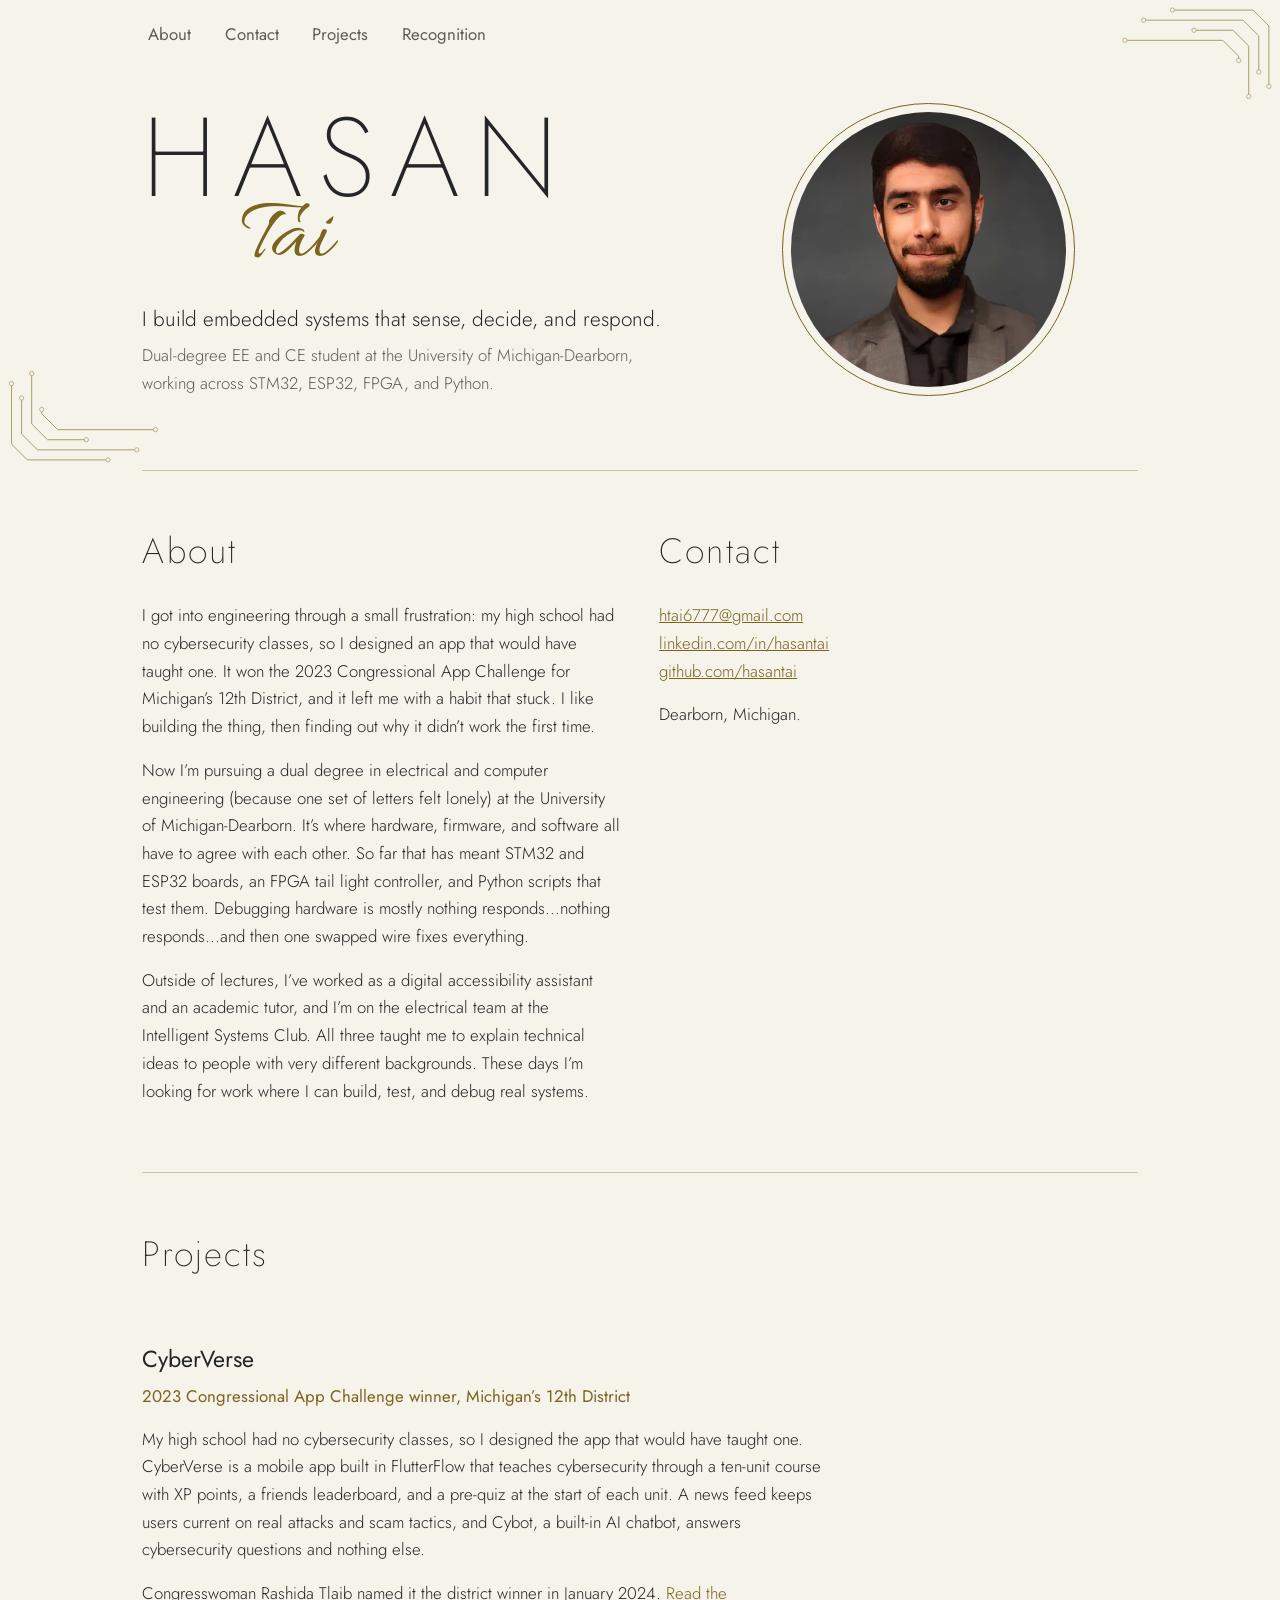
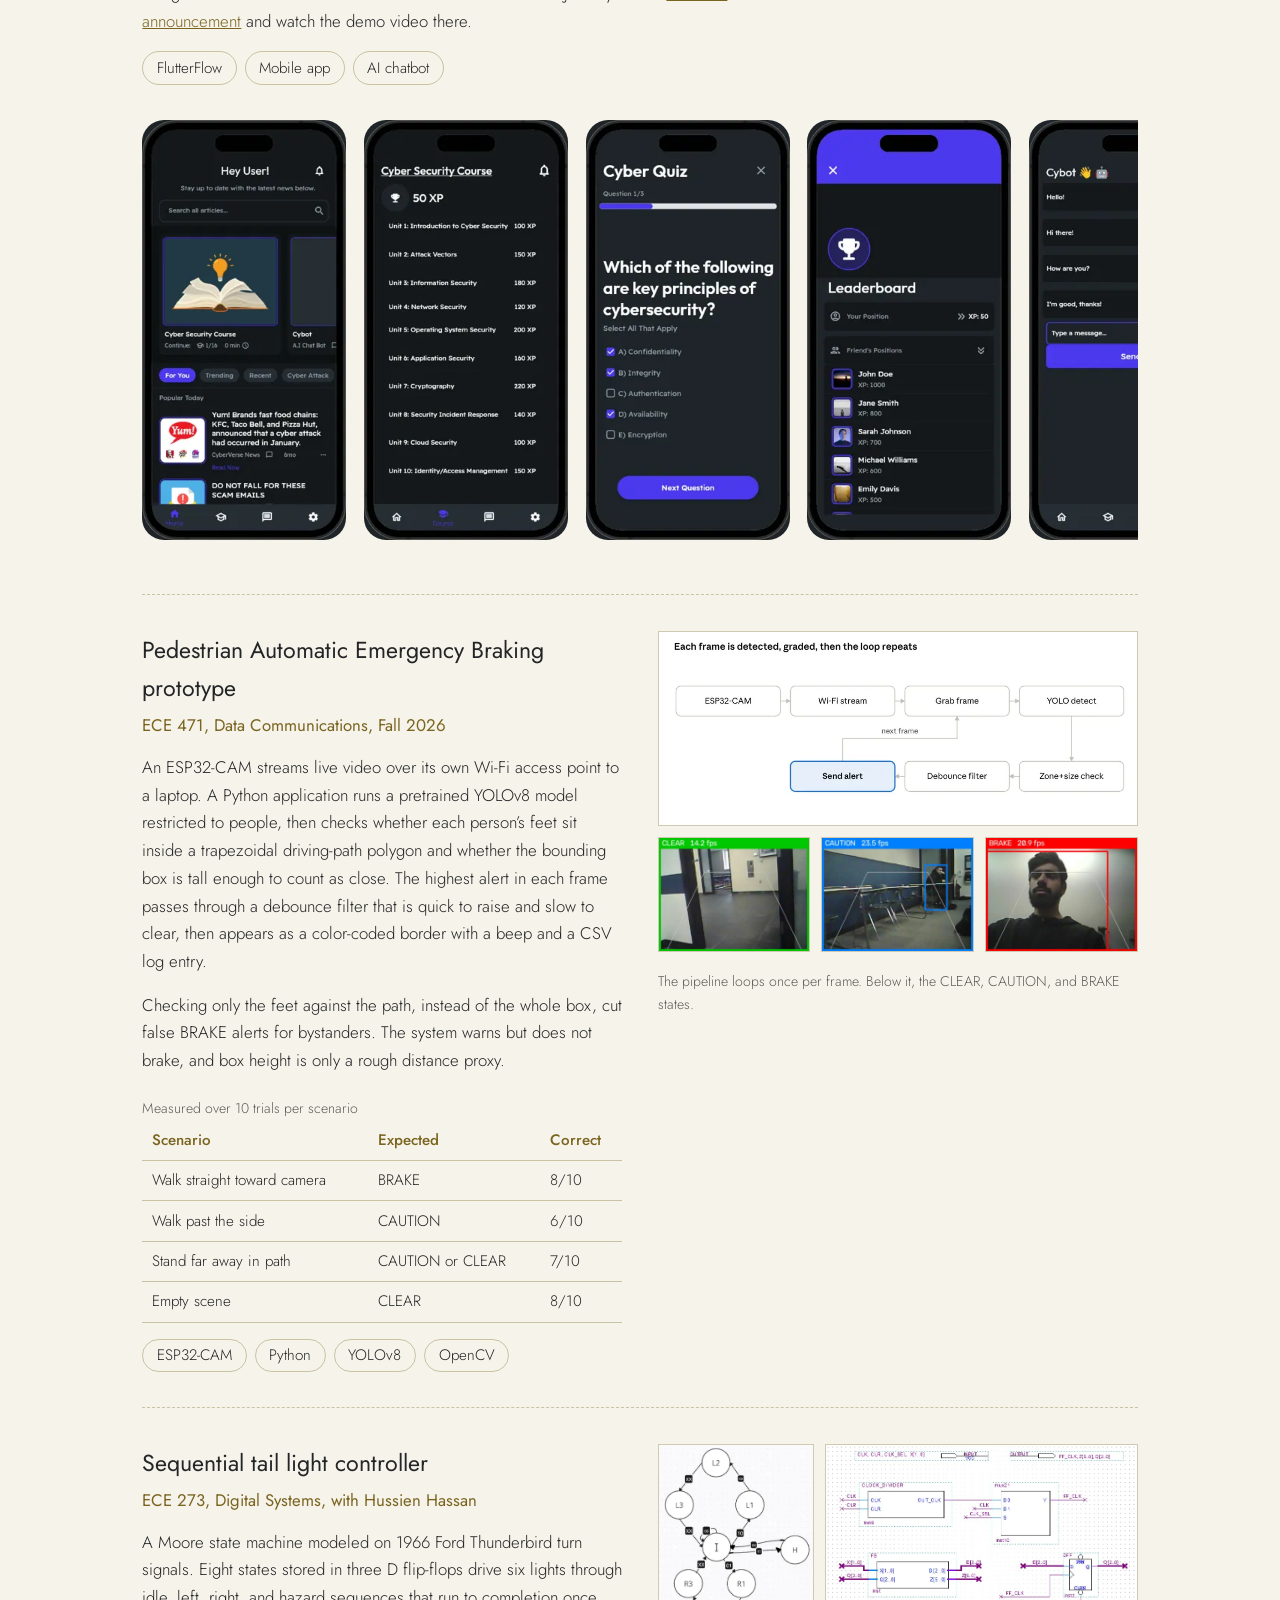
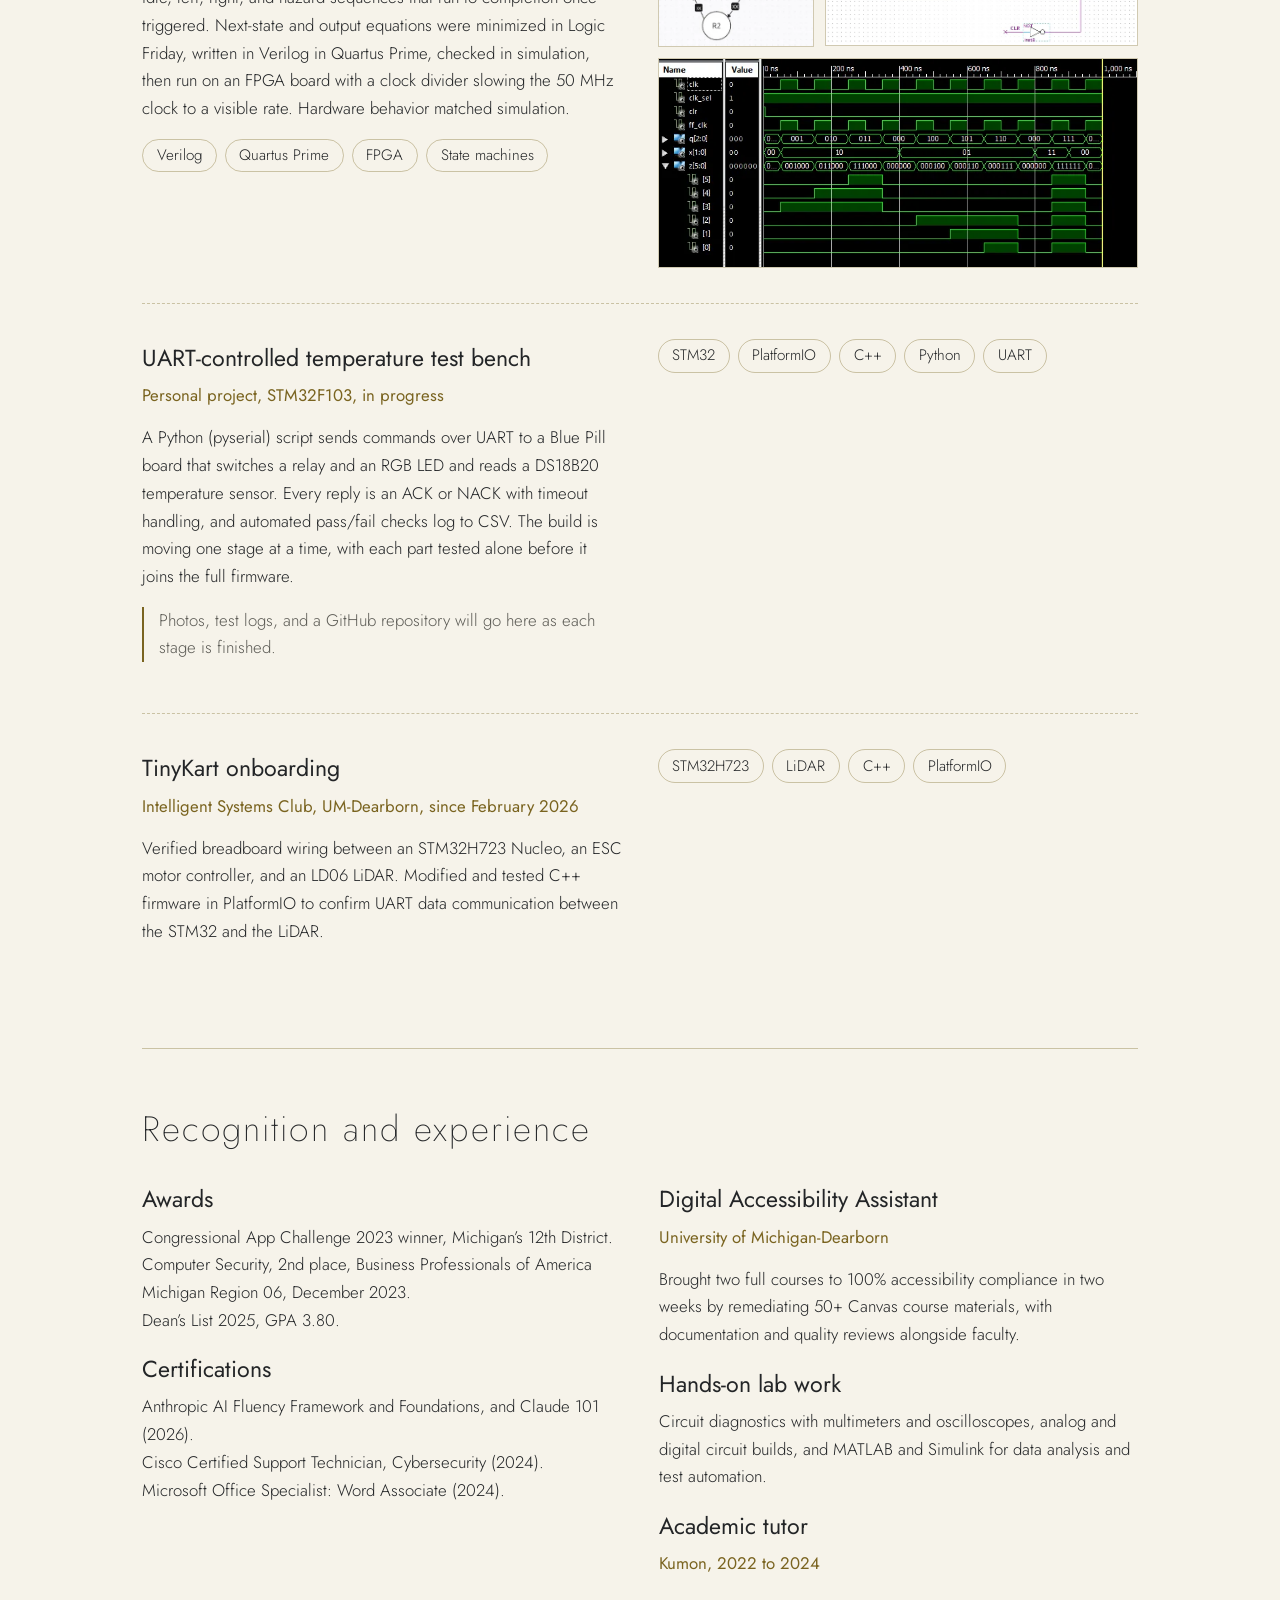
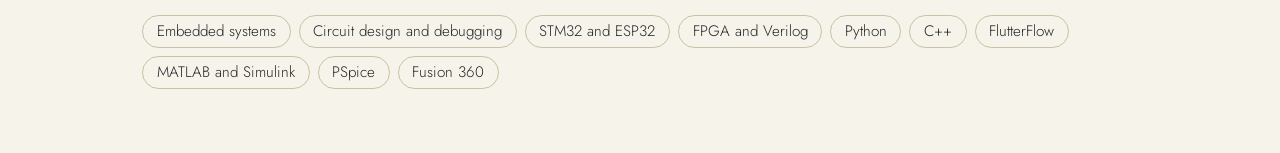
==== index.html @ ae5ddf60 "Create index.html" ====
<!DOCTYPE html>
<html lang="en"><head><meta charset="utf-8">
<meta name="viewport" content="width=device-width, initial-scale=1, viewport-fit=cover">
<title>Hasan Tai | Electrical &amp; Computer Engineering</title>
<link rel="preconnect" href="https://fonts.googleapis.com"><link rel="preconnect" href="https://fonts.gstatic.com" crossorigin>
<link href="https://fonts.googleapis.com/css2?family=Allura&family=Jost:wght@200;300;400;500&display=swap" rel="stylesheet">
<style>
:root{--bg:#1f2123;--bg2:#272a2d;--ink:#ece8dc;--mute:#a3a29b;--gold:#d8c690;--line:rgba(216,198,144,.28);box-sizing:border-box;padding-top:env(safe-area-inset-top,0px);padding-bottom:env(safe-area-inset-bottom,0px);color-scheme:dark}
@media (prefers-color-scheme:light){:root:not([data-theme="dark"]){--bg:#f6f3ea;--bg2:#ebe6d6;--ink:#232527;--mute:#5d5c56;--gold:#7a6420;--line:rgba(122,100,32,.35);color-scheme:light}}
:root[data-theme="dark"]{--bg:#1f2123;--bg2:#272a2d;--ink:#ece8dc;--mute:#a3a29b;--gold:#d8c690}
*,*:before,*:after{box-sizing:inherit}html{scroll-padding-top:env(safe-area-inset-top,0px);scroll-behavior:smooth}
body{margin:0;background:var(--bg);color:var(--ink);font:300 1.05rem/1.65 Jost,system-ui,sans-serif}
a{color:var(--gold)}a:focus-visible,button:focus-visible{outline:2px solid var(--gold);outline-offset:3px}
img{max-width:100%;display:block}
.w{max-width:1040px;margin:0 auto;padding:0 1.4rem}
nav{display:flex;gap:1.4rem;justify-content:flex-start;padding:1.2rem 0;flex-wrap:wrap}nav a{background:var(--bg);padding:.1rem .35rem;color:var(--mute);text-decoration:none;font-weight:400}nav a:hover{color:var(--gold)}
.hero{position:relative;display:grid;grid-template-columns:1.3fr 1fr;gap:2rem;align-items:center;padding:2rem 0 4.5rem}
.hero{overflow-x:clip}.ph{position:relative;width:min(300px,70%);justify-self:center}.ph .me{width:100%}section:last-of-type{padding-bottom:4rem}
h1{margin:0;font-weight:200;font-size:clamp(3.4rem,10vw,7rem);letter-spacing:.14em;line-height:1;color:var(--ink)}
h1 .s{display:block;font:400 clamp(3rem,9vw,5.6rem)/.8 Allura,cursive;color:var(--gold);letter-spacing:0;margin:-.1em 0 0 1.1em}
.tag{font-size:1.3rem;margin:1.6rem 0 .4rem;font-weight:300}.sub{color:var(--mute);margin:0}
.me{width:min(300px,70%);aspect-ratio:1;border-radius:50%;object-fit:cover;border:1px solid var(--gold);padding:8px;justify-self:center}
.top{position:relative;overflow:hidden}.top .w{position:relative;z-index:1}.cn{position:absolute;width:clamp(170px,18vw,290px);height:auto;fill:none;stroke:var(--gold);stroke-width:1;opacity:.6;pointer-events:none}.cn path{vector-effect:non-scaling-stroke}.cn circle{fill:var(--bg)}.cn.a{top:0;right:0}.cn.b{bottom:0;left:0;transform:rotate(180deg)}@media (max-width:1199px){.cn{display:none}}
section{padding:3.2rem 0;border-top:1px solid var(--line)}
h2{font-weight:200;font-size:2.2rem;letter-spacing:.06em;margin:0 0 1.4rem}h3{font-weight:400;font-size:1.45rem;margin:0 0 .3rem}
.meta{color:var(--gold);margin:0 0 .9rem;font-weight:400}p{max-width:68ch;margin:0 0 1rem}
.phones{display:flex;gap:1.1rem;overflow-x:auto;padding:1rem 0 1.2rem;margin-top:1.2rem;scroll-snap-type:x proximity}
.phones img{height:420px;width:auto;border-radius:22px;scroll-snap-align:start;flex:none}
.proj{display:grid;grid-template-columns:1fr 1fr;gap:2.2rem;padding:2.2rem 0;align-items:start}.proj+.proj{border-top:1px dashed var(--line)}
.shots{display:grid;gap:.7rem}.shots.t{grid-template-columns:repeat(3,1fr)}.shots img{border:1px solid var(--line);width:100%;background:#fff}
.cap{font-size:.88rem;color:var(--mute);margin:.4rem 0 0}
table{border-collapse:collapse;width:100%;max-width:560px;font-size:.95rem;margin:.6rem 0 1rem}th,td{text-align:left;padding:.45rem .6rem;border-bottom:1px solid var(--line)}th{font-weight:500;color:var(--gold)}
.tags{display:flex;flex-wrap:wrap;gap:.5rem;margin:0;padding:0;list-style:none}.tags li{border:1px solid var(--line);border-radius:99px;padding:.2rem .85rem;font-size:.95rem}
.two{display:grid;grid-template-columns:1fr 1fr;gap:2.4rem}.wip{border-left:2px solid var(--gold);padding-left:.9rem;color:var(--mute)}
footer{padding:3rem 0 4rem;border-top:1px solid var(--line);color:var(--mute)}
@media (max-width:760px){.hero,.proj,.two{grid-template-columns:1fr}.ph{order:-1;width:200px}.phones img{height:340px}nav{justify-content:flex-start}}
</style></head><body>
<div class="top"><svg class="cn a" viewBox="0 0 320 150" aria-hidden="true"><path d="M170 14H282L304 36V120"/><path d="M130 28H268L290 50V100"/><path d="M200 42H254L276 64V134"/><path d="M104 56H240L262 78V84"/><circle cx="170" cy="14" r="3"/><circle cx="304" cy="120" r="3"/><circle cx="130" cy="28" r="3"/><circle cx="290" cy="100" r="3"/><circle cx="200" cy="42" r="3"/><circle cx="276" cy="134" r="3"/><circle cx="104" cy="56" r="3"/><circle cx="262" cy="84" r="3"/></svg><svg class="cn b" viewBox="0 0 320 150" aria-hidden="true"><path d="M170 14H282L304 36V120"/><path d="M130 28H268L290 50V100"/><path d="M200 42H254L276 64V134"/><path d="M104 56H240L262 78V84"/><circle cx="170" cy="14" r="3"/><circle cx="304" cy="120" r="3"/><circle cx="130" cy="28" r="3"/><circle cx="290" cy="100" r="3"/><circle cx="200" cy="42" r="3"/><circle cx="276" cy="134" r="3"/><circle cx="104" cy="56" r="3"/><circle cx="262" cy="84" r="3"/></svg><div class="w">
<nav aria-label="Sections"><a href="#about">About</a><a href="#contact">Contact</a><a href="#projects">Projects</a><a href="#recognition">Recognition</a></nav>
<header class="hero">
<div><h1>HASAN<span class="s">Tai</span></h1>
<p class="tag">I build embedded systems that sense, decide, and respond.</p>
<p class="sub">Dual-degree EE and CE student at the University of Michigan-Dearborn, working across STM32, ESP32, FPGA, and Python.</p></div>
<div class="ph"><img class="me" src="[data-uri]" alt="Portrait of Hasan Tai in a gray blazer"></div>
</header>
</div></div>
<div class="w">

<section id="about"><div class="two"><div><h2>About</h2><p>I got into engineering through a small frustration: my high school had no cybersecurity classes, so I designed an app that would have taught one. It won the 2023 Congressional App Challenge for Michigan’s 12th District, and it left me with a habit that stuck. I like building the thing, then finding out why it didn’t work the first time.</p>
<p>Now I’m pursuing a dual degree in electrical and computer engineering (because one set of letters felt lonely) at the University of Michigan-Dearborn. It’s where hardware, firmware, and software all have to agree with each other. So far that has meant STM32 and ESP32 boards, an FPGA tail light controller, and Python scripts that test them. Debugging hardware is mostly nothing responds...nothing responds...and then one swapped wire fixes everything.</p>
<p>Outside of lectures, I’ve worked as a digital accessibility assistant and an academic tutor, and I’m on the electrical team at the Intelligent Systems Club. All three taught me to explain technical ideas to people with very different backgrounds. These days I’m looking for work where I can build, test, and debug real systems.</p></div><div id="contact"><h2>Contact</h2><p><a href="mailto:htai6777@gmail.com">htai6777@gmail.com</a><br><a href="https://www.linkedin.com/in/hasantai">linkedin.com/in/hasantai</a><br><a href="https://github.com/hasantai">github.com/hasantai</a></p><p>Dearborn, Michigan.</p></div></div></section>

<section id="projects"><h2>Projects</h2>
<article class="proj" style="grid-template-columns:1fr"><div><h3>CyberVerse</h3><p class="meta">2023 Congressional App Challenge winner, Michigan’s 12th District</p><p>My high school had no cybersecurity classes, so I designed the app that would have taught one. CyberVerse is a mobile app built in FlutterFlow that teaches cybersecurity through a ten-unit course with XP points, a friends leaderboard, and a pre-quiz at the start of each unit. A news feed keeps users current on real attacks and scam tactics, and Cybot, a built-in AI chatbot, answers cybersecurity questions and nothing else.</p><p>Congresswoman Rashida Tlaib named it the district winner in January 2024. <a href="https://www.congressionalappchallenge.us/23-mi12/">Read the announcement</a> and watch the demo video there.</p><ul class="tags"><li>FlutterFlow</li><li>Mobile app</li><li>AI chatbot</li></ul><div class="phones" tabindex="0" role="region" aria-label="CyberVerse screenshots, scroll sideways">
<img src="[data-uri]" alt="CyberVerse home screen with news feed, course card, and Cybot card"><img src="[data-uri]" alt="Course page listing ten cybersecurity units with XP"><img src="[data-uri]" alt="Cyber Quiz with a select-all question on cybersecurity principles"><img src="[data-uri]" alt="Leaderboard comparing XP with friends"><img src="[data-uri]" alt="Cybot chat screen"><img src="[data-uri]" alt="News article on scam email protection"><img src="[data-uri]" alt="News article on the impact of AI on cybersecurity"><img src="[data-uri]" alt="Login screen"><img src="[data-uri]" alt="Sign-up screen"><img src="[data-uri]" alt="Settings screen">
</div></div></article>

<article class="proj"><div><h3>Pedestrian Automatic Emergency Braking prototype</h3><p class="meta">ECE 471, Data Communications, Fall 2026</p>
<p>An ESP32-CAM streams live video over its own Wi-Fi access point to a laptop. A Python application runs a pretrained YOLOv8 model restricted to people, then checks whether each person’s feet sit inside a trapezoidal driving-path polygon and whether the bounding box is tall enough to count as close. The highest alert in each frame passes through a debounce filter that is quick to raise and slow to clear, then appears as a color-coded border with a beep and a CSV log entry.</p>
<p>Checking only the feet against the path, instead of the whole box, cut false BRAKE alerts for bystanders. The system warns but does not brake, and box height is only a rough distance proxy.</p>
<table><caption class="cap" style="text-align:left">Measured over 10 trials per scenario</caption><tr><th>Scenario</th><th>Expected</th><th>Correct</th></tr><tr><td>Walk straight toward camera</td><td>BRAKE</td><td>8/10</td></tr><tr><td>Walk past the side</td><td>CAUTION</td><td>6/10</td></tr><tr><td>Stand far away in path</td><td>CAUTION or CLEAR</td><td>7/10</td></tr><tr><td>Empty scene</td><td>CLEAR</td><td>8/10</td></tr></table>
<ul class="tags"><li>ESP32-CAM</li><li>Python</li><li>YOLOv8</li><li>OpenCV</li></ul></div>
<div class="shots"><img src="[data-uri]" alt="PAEB pipeline: ESP32-CAM, Wi-Fi stream, grab frame, YOLO detect, zone and size check, debounce filter, send alert">
<div class="shots t"><img src="[data-uri]" alt="CLEAR state, green border"><img src="[data-uri]" alt="CAUTION state, blue border"><img src="[data-uri]" alt="BRAKE state, red border"></div>
<p class="cap">The pipeline loops once per frame. Below it, the CLEAR, CAUTION, and BRAKE states.</p></div></article>

<article class="proj"><div><h3>Sequential tail light controller</h3><p class="meta">ECE 273, Digital Systems, with Hussien Hassan</p>
<p>A Moore state machine modeled on 1966 Ford Thunderbird turn signals. Eight states stored in three D flip-flops drive six lights through idle, left, right, and hazard sequences that run to completion once triggered. Next-state and output equations were minimized in Logic Friday, written in Verilog in Quartus Prime, checked in simulation, then run on an FPGA board with a clock divider slowing the 50 MHz clock to a visible rate. Hardware behavior matched simulation.</p>
<ul class="tags"><li>Verilog</li><li>Quartus Prime</li><li>FPGA</li><li>State machines</li></ul></div>
<div class="shots"><div class="shots t" style="grid-template-columns:1fr 2fr"><img src="[data-uri]" alt="State graph with idle, L1 to L3, R1 to R3, and hazard states"><img src="[data-uri]" alt="Logic circuit with clock divider, multiplexer, next-state logic, and three D flip-flops"></div><img src="[data-uri]" alt="Simulation waveform showing left, right, and hazard sequences"></div></article>

<article class="proj"><div><h3>UART-controlled temperature test bench</h3><p class="meta">Personal project, STM32F103, in progress</p>
<p>A Python (pyserial) script sends commands over UART to a Blue Pill board that switches a relay and an RGB LED and reads a DS18B20 temperature sensor. Every reply is an ACK or NACK with timeout handling, and automated pass/fail checks log to CSV. The build is moving one stage at a time, with each part tested alone before it joins the full firmware.</p>
<p class="wip">Photos, test logs, and a GitHub repository will go here as each stage is finished.</p></div>
<div><ul class="tags"><li>STM32</li><li>PlatformIO</li><li>C++</li><li>Python</li><li>UART</li></ul></div></article>

<article class="proj"><div><h3>TinyKart onboarding</h3><p class="meta">Intelligent Systems Club, UM-Dearborn, since February 2026</p>
<p>Verified breadboard wiring between an STM32H723 Nucleo, an ESC motor controller, and an LD06 LiDAR. Modified and tested C++ firmware in PlatformIO to confirm UART data communication between the STM32 and the LiDAR.</p></div>
<div><ul class="tags"><li>STM32H723</li><li>LiDAR</li><li>C++</li><li>PlatformIO</li></ul></div></article></section>

<section id="recognition"><h2>Recognition and experience</h2><div class="two"><div>
<h3>Awards</h3><p>Congressional App Challenge 2023 winner, Michigan’s 12th District.<br>Computer Security, 2nd place, Business Professionals of America Michigan Region 06, December 2023.<br>Dean’s List 2025, GPA 3.80.</p>
<h3>Certifications</h3><p>Anthropic AI Fluency Framework and Foundations, and Claude 101 (2026).<br>Cisco Certified Support Technician, Cybersecurity (2024).<br>Microsoft Office Specialist: Word Associate (2024).</p></div><div>
<h3>Digital Accessibility Assistant</h3><p class="meta">University of Michigan-Dearborn</p><p>Brought two full courses to 100% accessibility compliance in two weeks by remediating 50+ Canvas course materials, with documentation and quality reviews alongside faculty.</p>
<h3>Hands-on lab work</h3><p>Circuit diagnostics with multimeters and oscilloscopes, analog and digital circuit builds, and MATLAB and Simulink for data analysis and test automation.</p>
<h3>Academic tutor</h3><p class="meta">Kumon, 2022 to 2024</p></div></div>
<ul class="tags" style="margin-top:1.4rem"><li>Embedded systems</li><li>Circuit design and debugging</li><li>STM32 and ESP32</li><li>FPGA and Verilog</li><li>Python</li><li>C++</li><li>FlutterFlow</li><li>MATLAB and Simulink</li><li>PSpice</li><li>Fusion 360</li></ul></section>


</div></body></html>
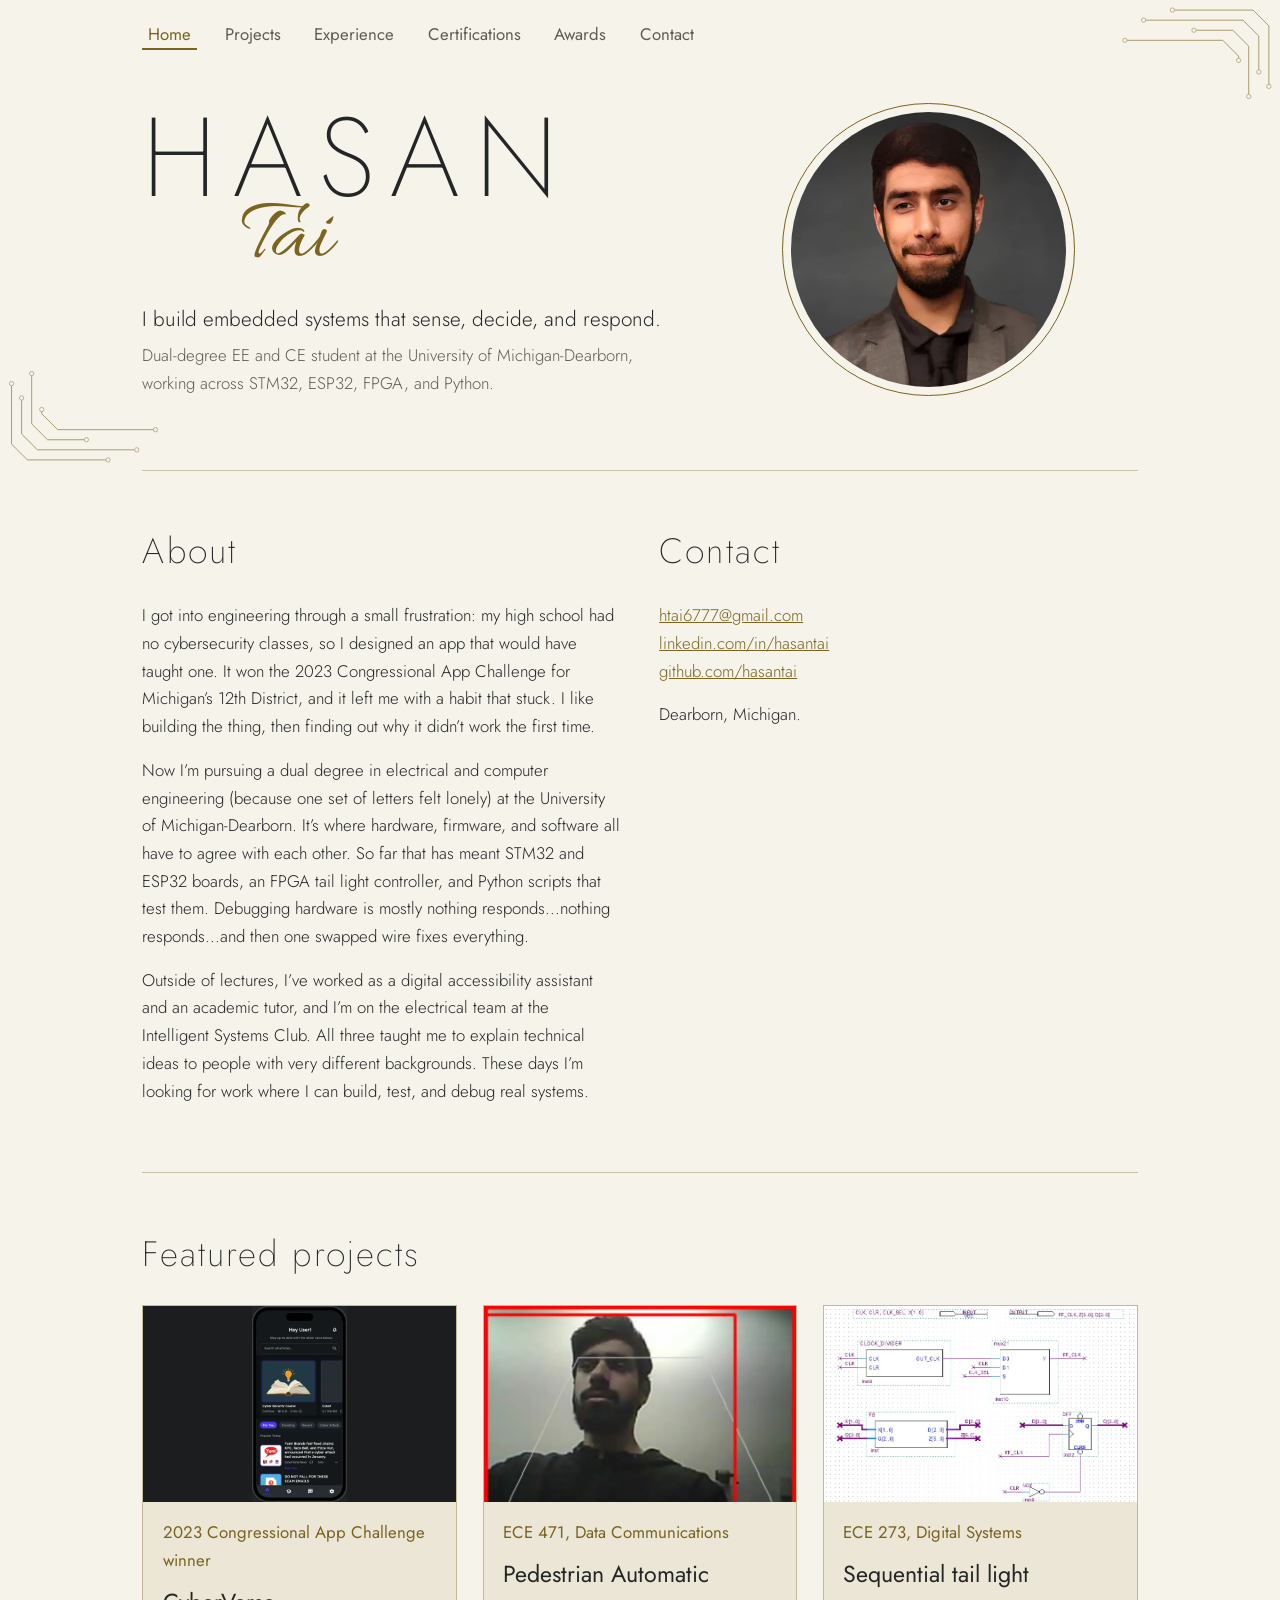
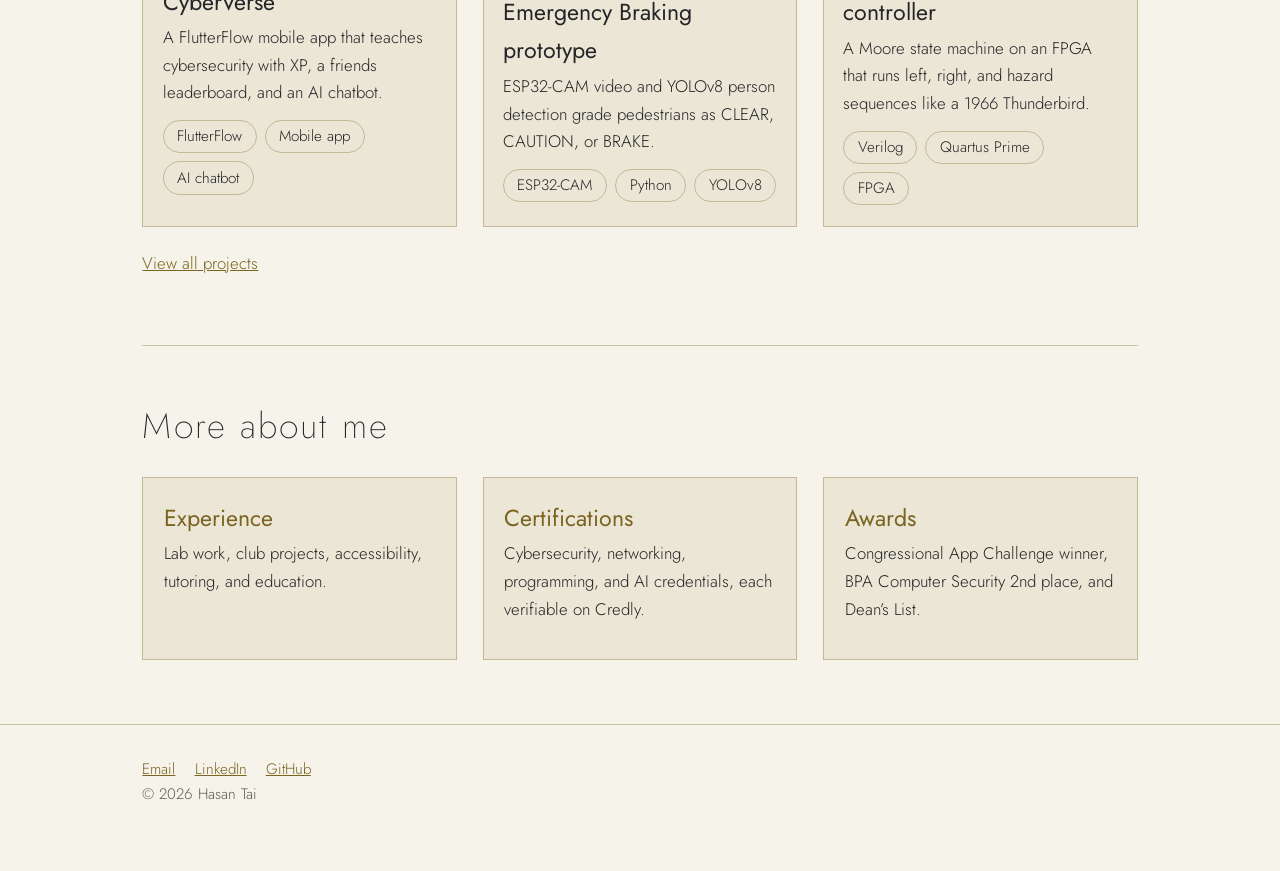
==== commit 9f32941d: "Add files via upload" ====
--- a/index.html
+++ b/index.html
@@ -1,47 +1,18 @@
 <!DOCTYPE html>
 <html lang="en"><head><meta charset="utf-8">
 <meta name="viewport" content="width=device-width, initial-scale=1, viewport-fit=cover">
-<title>Hasan Tai | Electrical &amp; Computer Engineering</title>
+<title>Hasan Tai | Electrical and Computer Engineering</title><meta name="description" content="Hasan Tai is a dual-degree Electrical and Computer Engineering student at the University of Michigan-Dearborn building embedded systems with STM32, ESP32, FPGA, and Python."><meta property="og:title" content="Hasan Tai | Electrical and Computer Engineering"><meta property="og:description" content="Hasan Tai is a dual-degree Electrical and Computer Engineering student at the University of Michigan-Dearborn building embedded systems with STM32, ESP32, FPGA, and Python."><meta property="og:type" content="website"><meta name="theme-color" content="#1f2123">
+<link rel="icon" href="data:image/svg+xml,%3Csvg xmlns='http://www.w3.org/2000/svg' viewBox='0 0 100 100'%3E%3Ctext y='.9em' font-size='90'%3E%E2%9A%A1%3C/text%3E%3C/svg%3E">
 <link rel="preconnect" href="https://fonts.googleapis.com"><link rel="preconnect" href="https://fonts.gstatic.com" crossorigin>
 <link href="https://fonts.googleapis.com/css2?family=Allura&family=Jost:wght@200;300;400;500&display=swap" rel="stylesheet">
-<style>
-:root{--bg:#1f2123;--bg2:#272a2d;--ink:#ece8dc;--mute:#a3a29b;--gold:#d8c690;--line:rgba(216,198,144,.28);box-sizing:border-box;padding-top:env(safe-area-inset-top,0px);padding-bottom:env(safe-area-inset-bottom,0px);color-scheme:dark}
-@media (prefers-color-scheme:light){:root:not([data-theme="dark"]){--bg:#f6f3ea;--bg2:#ebe6d6;--ink:#232527;--mute:#5d5c56;--gold:#7a6420;--line:rgba(122,100,32,.35);color-scheme:light}}
-:root[data-theme="dark"]{--bg:#1f2123;--bg2:#272a2d;--ink:#ece8dc;--mute:#a3a29b;--gold:#d8c690}
-*,*:before,*:after{box-sizing:inherit}html{scroll-padding-top:env(safe-area-inset-top,0px);scroll-behavior:smooth}
-body{margin:0;background:var(--bg);color:var(--ink);font:300 1.05rem/1.65 Jost,system-ui,sans-serif}
-a{color:var(--gold)}a:focus-visible,button:focus-visible{outline:2px solid var(--gold);outline-offset:3px}
-img{max-width:100%;display:block}
-.w{max-width:1040px;margin:0 auto;padding:0 1.4rem}
-nav{display:flex;gap:1.4rem;justify-content:flex-start;padding:1.2rem 0;flex-wrap:wrap}nav a{background:var(--bg);padding:.1rem .35rem;color:var(--mute);text-decoration:none;font-weight:400}nav a:hover{color:var(--gold)}
-.hero{position:relative;display:grid;grid-template-columns:1.3fr 1fr;gap:2rem;align-items:center;padding:2rem 0 4.5rem}
-.hero{overflow-x:clip}.ph{position:relative;width:min(300px,70%);justify-self:center}.ph .me{width:100%}section:last-of-type{padding-bottom:4rem}
-h1{margin:0;font-weight:200;font-size:clamp(3.4rem,10vw,7rem);letter-spacing:.14em;line-height:1;color:var(--ink)}
-h1 .s{display:block;font:400 clamp(3rem,9vw,5.6rem)/.8 Allura,cursive;color:var(--gold);letter-spacing:0;margin:-.1em 0 0 1.1em}
-.tag{font-size:1.3rem;margin:1.6rem 0 .4rem;font-weight:300}.sub{color:var(--mute);margin:0}
-.me{width:min(300px,70%);aspect-ratio:1;border-radius:50%;object-fit:cover;border:1px solid var(--gold);padding:8px;justify-self:center}
-.top{position:relative;overflow:hidden}.top .w{position:relative;z-index:1}.cn{position:absolute;width:clamp(170px,18vw,290px);height:auto;fill:none;stroke:var(--gold);stroke-width:1;opacity:.6;pointer-events:none}.cn path{vector-effect:non-scaling-stroke}.cn circle{fill:var(--bg)}.cn.a{top:0;right:0}.cn.b{bottom:0;left:0;transform:rotate(180deg)}@media (max-width:1199px){.cn{display:none}}
-section{padding:3.2rem 0;border-top:1px solid var(--line)}
-h2{font-weight:200;font-size:2.2rem;letter-spacing:.06em;margin:0 0 1.4rem}h3{font-weight:400;font-size:1.45rem;margin:0 0 .3rem}
-.meta{color:var(--gold);margin:0 0 .9rem;font-weight:400}p{max-width:68ch;margin:0 0 1rem}
-.phones{display:flex;gap:1.1rem;overflow-x:auto;padding:1rem 0 1.2rem;margin-top:1.2rem;scroll-snap-type:x proximity}
-.phones img{height:420px;width:auto;border-radius:22px;scroll-snap-align:start;flex:none}
-.proj{display:grid;grid-template-columns:1fr 1fr;gap:2.2rem;padding:2.2rem 0;align-items:start}.proj+.proj{border-top:1px dashed var(--line)}
-.shots{display:grid;gap:.7rem}.shots.t{grid-template-columns:repeat(3,1fr)}.shots img{border:1px solid var(--line);width:100%;background:#fff}
-.cap{font-size:.88rem;color:var(--mute);margin:.4rem 0 0}
-table{border-collapse:collapse;width:100%;max-width:560px;font-size:.95rem;margin:.6rem 0 1rem}th,td{text-align:left;padding:.45rem .6rem;border-bottom:1px solid var(--line)}th{font-weight:500;color:var(--gold)}
-.tags{display:flex;flex-wrap:wrap;gap:.5rem;margin:0;padding:0;list-style:none}.tags li{border:1px solid var(--line);border-radius:99px;padding:.2rem .85rem;font-size:.95rem}
-.two{display:grid;grid-template-columns:1fr 1fr;gap:2.4rem}.wip{border-left:2px solid var(--gold);padding-left:.9rem;color:var(--mute)}
-footer{padding:3rem 0 4rem;border-top:1px solid var(--line);color:var(--mute)}
-@media (max-width:760px){.hero,.proj,.two{grid-template-columns:1fr}.ph{order:-1;width:200px}.phones img{height:340px}nav{justify-content:flex-start}}
-</style></head><body>
+<link rel="stylesheet" href="assets/style.css"></head><body>
 <div class="top"><svg class="cn a" viewBox="0 0 320 150" aria-hidden="true"><path d="M170 14H282L304 36V120"/><path d="M130 28H268L290 50V100"/><path d="M200 42H254L276 64V134"/><path d="M104 56H240L262 78V84"/><circle cx="170" cy="14" r="3"/><circle cx="304" cy="120" r="3"/><circle cx="130" cy="28" r="3"/><circle cx="290" cy="100" r="3"/><circle cx="200" cy="42" r="3"/><circle cx="276" cy="134" r="3"/><circle cx="104" cy="56" r="3"/><circle cx="262" cy="84" r="3"/></svg><svg class="cn b" viewBox="0 0 320 150" aria-hidden="true"><path d="M170 14H282L304 36V120"/><path d="M130 28H268L290 50V100"/><path d="M200 42H254L276 64V134"/><path d="M104 56H240L262 78V84"/><circle cx="170" cy="14" r="3"/><circle cx="304" cy="120" r="3"/><circle cx="130" cy="28" r="3"/><circle cx="290" cy="100" r="3"/><circle cx="200" cy="42" r="3"/><circle cx="276" cy="134" r="3"/><circle cx="104" cy="56" r="3"/><circle cx="262" cy="84" r="3"/></svg><div class="w">
-<nav aria-label="Sections"><a href="#about">About</a><a href="#contact">Contact</a><a href="#projects">Projects</a><a href="#recognition">Recognition</a></nav>
+<nav aria-label="Site"><a href="index.html" aria-current="page">Home</a><a href="projects/index.html">Projects</a><a href="experience.html">Experience</a><a href="certifications.html">Certifications</a><a href="awards.html">Awards</a><a href="index.html#contact">Contact</a></nav>
 <header class="hero">
 <div><h1>HASAN<span class="s">Tai</span></h1>
 <p class="tag">I build embedded systems that sense, decide, and respond.</p>
 <p class="sub">Dual-degree EE and CE student at the University of Michigan-Dearborn, working across STM32, ESP32, FPGA, and Python.</p></div>
-<div class="ph"><img class="me" src="[data-uri]" alt="Portrait of Hasan Tai in a gray blazer"></div>
+<div class="ph"><img class="me" src="assets/img/headshot.webp" alt="Portrait of Hasan Tai in a gray blazer"><svg class="tr" viewBox="0 0 300 300" aria-hidden="true"><path d="M273 64H322L344 86H430"/><path d="M300 150H400"/><path d="M265 246H300L322 224H410"/><path d="M27 64H-22L-44 86H-130"/><path d="M0 150H-100"/><path d="M35 246H0L-22 224H-110"/><circle cx="430" cy="86" r="4"/><circle cx="400" cy="150" r="4"/><circle cx="410" cy="224" r="4"/><circle cx="-130" cy="86" r="4"/><circle cx="-100" cy="150" r="4"/><circle cx="-110" cy="224" r="4"/></svg></div>
 </header>
 </div></div>
 <div class="w">
@@ -50,41 +21,22 @@
 <p>Now I’m pursuing a dual degree in electrical and computer engineering (because one set of letters felt lonely) at the University of Michigan-Dearborn. It’s where hardware, firmware, and software all have to agree with each other. So far that has meant STM32 and ESP32 boards, an FPGA tail light controller, and Python scripts that test them. Debugging hardware is mostly nothing responds...nothing responds...and then one swapped wire fixes everything.</p>
 <p>Outside of lectures, I’ve worked as a digital accessibility assistant and an academic tutor, and I’m on the electrical team at the Intelligent Systems Club. All three taught me to explain technical ideas to people with very different backgrounds. These days I’m looking for work where I can build, test, and debug real systems.</p></div><div id="contact"><h2>Contact</h2><p><a href="mailto:htai6777@gmail.com">htai6777@gmail.com</a><br><a href="https://www.linkedin.com/in/hasantai">linkedin.com/in/hasantai</a><br><a href="https://github.com/hasantai">github.com/hasantai</a></p><p>Dearborn, Michigan.</p></div></div></section>
 
-<section id="projects"><h2>Projects</h2>
-<article class="proj" style="grid-template-columns:1fr"><div><h3>CyberVerse</h3><p class="meta">2023 Congressional App Challenge winner, Michigan’s 12th District</p><p>My high school had no cybersecurity classes, so I designed the app that would have taught one. CyberVerse is a mobile app built in FlutterFlow that teaches cybersecurity through a ten-unit course with XP points, a friends leaderboard, and a pre-quiz at the start of each unit. A news feed keeps users current on real attacks and scam tactics, and Cybot, a built-in AI chatbot, answers cybersecurity questions and nothing else.</p><p>Congresswoman Rashida Tlaib named it the district winner in January 2024. <a href="https://www.congressionalappchallenge.us/23-mi12/">Read the announcement</a> and watch the demo video there.</p><ul class="tags"><li>FlutterFlow</li><li>Mobile app</li><li>AI chatbot</li></ul><div class="phones" tabindex="0" role="region" aria-label="CyberVerse screenshots, scroll sideways">
-<img src="[data-uri]" alt="CyberVerse home screen with news feed, course card, and Cybot card"><img src="[data-uri]" alt="Course page listing ten cybersecurity units with XP"><img src="[data-uri]" alt="Cyber Quiz with a select-all question on cybersecurity principles"><img src="[data-uri]" alt="Leaderboard comparing XP with friends"><img src="[data-uri]" alt="Cybot chat screen"><img src="[data-uri]" alt="News article on scam email protection"><img src="[data-uri]" alt="News article on the impact of AI on cybersecurity"><img src="[data-uri]" alt="Login screen"><img src="[data-uri]" alt="Sign-up screen"><img src="[data-uri]" alt="Settings screen">
-</div></div></article>
+<section id="projects"><h2>Featured projects</h2>
+<div class="cards">
+<a class="card" href="projects/cyberverse.html"><div class="th c"><img src="assets/img/cv_home.webp" alt="" loading="lazy"></div><div class="bd"><p class="meta">2023 Congressional App Challenge winner</p><h3>CyberVerse</h3><p>A FlutterFlow mobile app that teaches cybersecurity with XP, a friends leaderboard, and an AI chatbot.</p><ul class="tags"><li>FlutterFlow</li><li>Mobile app</li><li>AI chatbot</li></ul></div></a>
+<a class="card" href="projects/paeb.html"><div class="th"><img src="assets/img/paeb_brake.webp" alt="" loading="lazy"></div><div class="bd"><p class="meta">ECE 471, Data Communications</p><h3>Pedestrian Automatic Emergency Braking prototype</h3><p>ESP32-CAM video and YOLOv8 person detection grade pedestrians as CLEAR, CAUTION, or BRAKE.</p><ul class="tags"><li>ESP32-CAM</li><li>Python</li><li>YOLOv8</li></ul></div></a>
+<a class="card" href="projects/tail-light-controller.html"><div class="th"><img src="assets/img/tl_circuit.webp" alt="" loading="lazy"></div><div class="bd"><p class="meta">ECE 273, Digital Systems</p><h3>Sequential tail light controller</h3><p>A Moore state machine on an FPGA that runs left, right, and hazard sequences like a 1966 Thunderbird.</p><ul class="tags"><li>Verilog</li><li>Quartus Prime</li><li>FPGA</li></ul></div></a>
+</div>
+<p style="margin-top:1.4rem"><a href="projects/index.html">View all projects</a></p></section>
 
-<article class="proj"><div><h3>Pedestrian Automatic Emergency Braking prototype</h3><p class="meta">ECE 471, Data Communications, Fall 2026</p>
-<p>An ESP32-CAM streams live video over its own Wi-Fi access point to a laptop. A Python application runs a pretrained YOLOv8 model restricted to people, then checks whether each person’s feet sit inside a trapezoidal driving-path polygon and whether the bounding box is tall enough to count as close. The highest alert in each frame passes through a debounce filter that is quick to raise and slow to clear, then appears as a color-coded border with a beep and a CSV log entry.</p>
-<p>Checking only the feet against the path, instead of the whole box, cut false BRAKE alerts for bystanders. The system warns but does not brake, and box height is only a rough distance proxy.</p>
-<table><caption class="cap" style="text-align:left">Measured over 10 trials per scenario</caption><tr><th>Scenario</th><th>Expected</th><th>Correct</th></tr><tr><td>Walk straight toward camera</td><td>BRAKE</td><td>8/10</td></tr><tr><td>Walk past the side</td><td>CAUTION</td><td>6/10</td></tr><tr><td>Stand far away in path</td><td>CAUTION or CLEAR</td><td>7/10</td></tr><tr><td>Empty scene</td><td>CLEAR</td><td>8/10</td></tr></table>
-<ul class="tags"><li>ESP32-CAM</li><li>Python</li><li>YOLOv8</li><li>OpenCV</li></ul></div>
-<div class="shots"><img src="[data-uri]" alt="PAEB pipeline: ESP32-CAM, Wi-Fi stream, grab frame, YOLO detect, zone and size check, debounce filter, send alert">
-<div class="shots t"><img src="[data-uri]" alt="CLEAR state, green border"><img src="[data-uri]" alt="CAUTION state, blue border"><img src="[data-uri]" alt="BRAKE state, red border"></div>
-<p class="cap">The pipeline loops once per frame. Below it, the CLEAR, CAUTION, and BRAKE states.</p></div></article>
-
-<article class="proj"><div><h3>Sequential tail light controller</h3><p class="meta">ECE 273, Digital Systems, with Hussien Hassan</p>
-<p>A Moore state machine modeled on 1966 Ford Thunderbird turn signals. Eight states stored in three D flip-flops drive six lights through idle, left, right, and hazard sequences that run to completion once triggered. Next-state and output equations were minimized in Logic Friday, written in Verilog in Quartus Prime, checked in simulation, then run on an FPGA board with a clock divider slowing the 50 MHz clock to a visible rate. Hardware behavior matched simulation.</p>
-<ul class="tags"><li>Verilog</li><li>Quartus Prime</li><li>FPGA</li><li>State machines</li></ul></div>
-<div class="shots"><div class="shots t" style="grid-template-columns:1fr 2fr"><img src="[data-uri]" alt="State graph with idle, L1 to L3, R1 to R3, and hazard states"><img src="[data-uri]